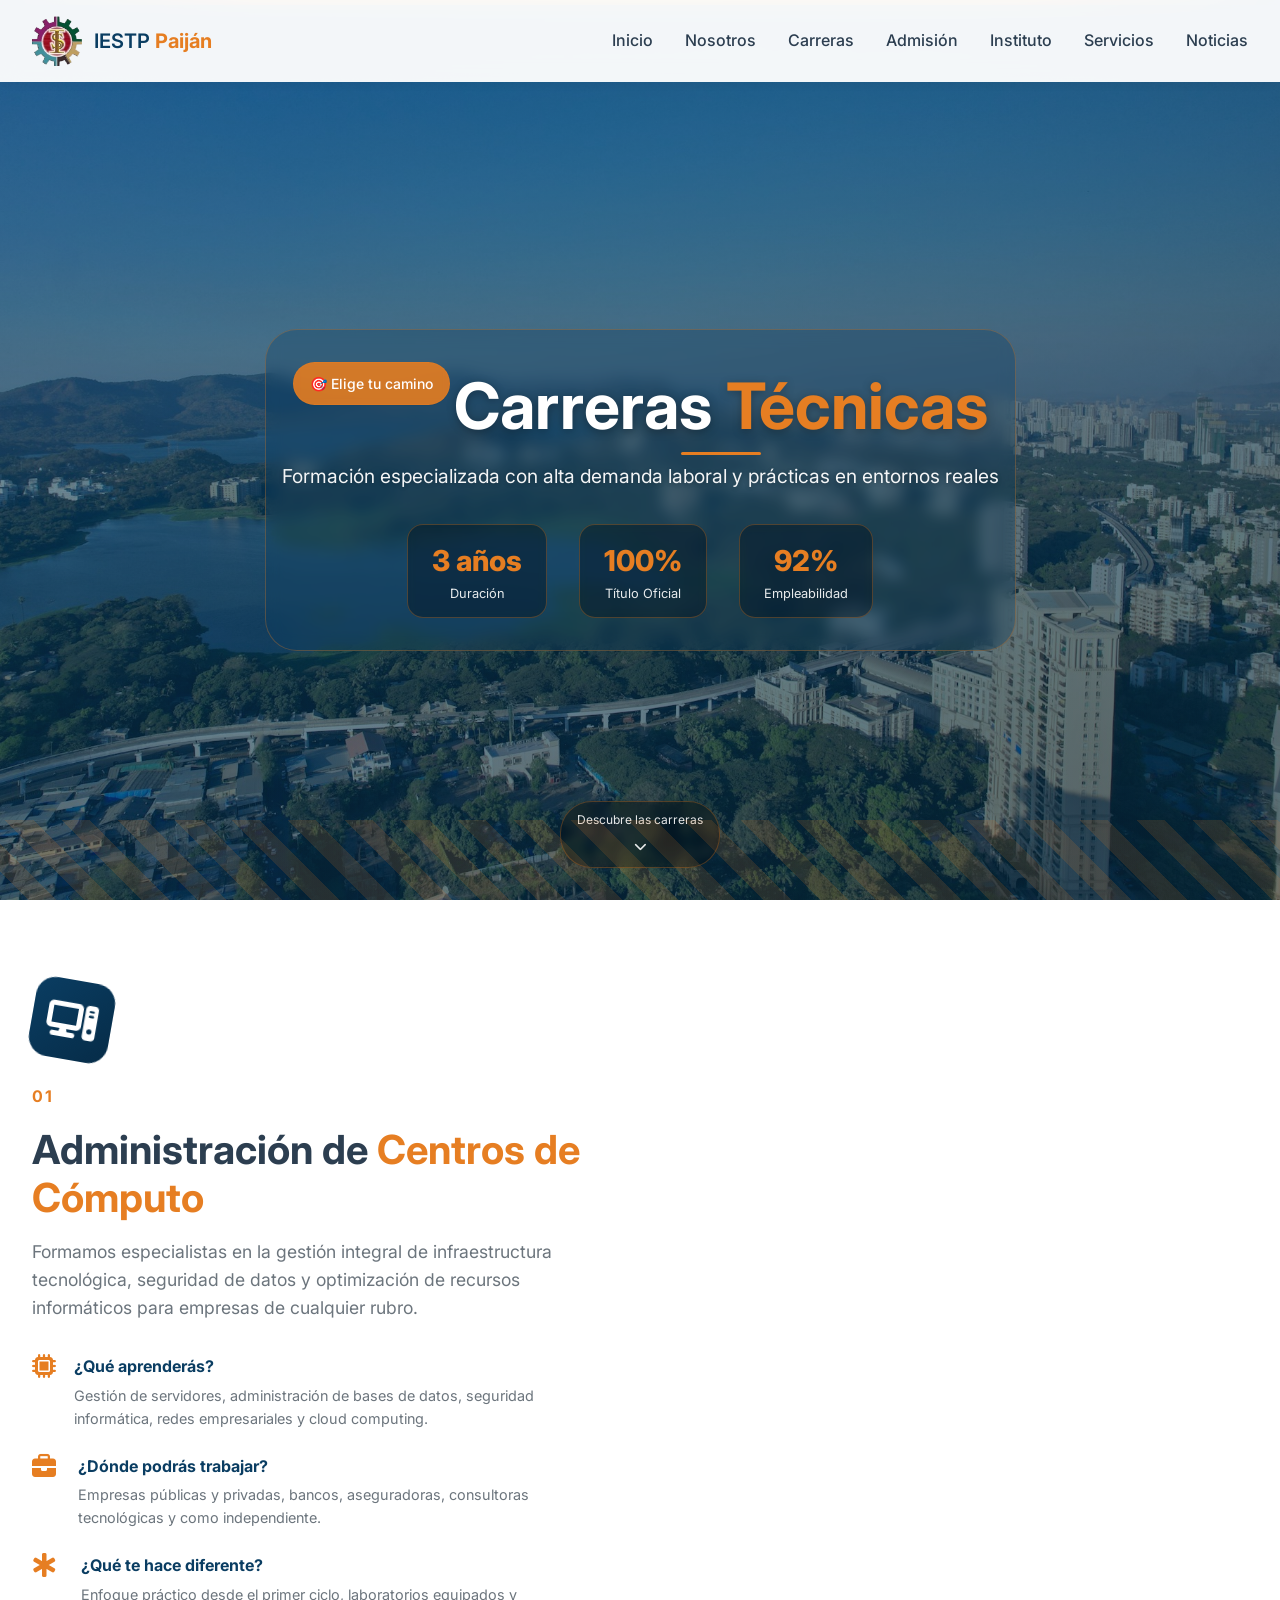
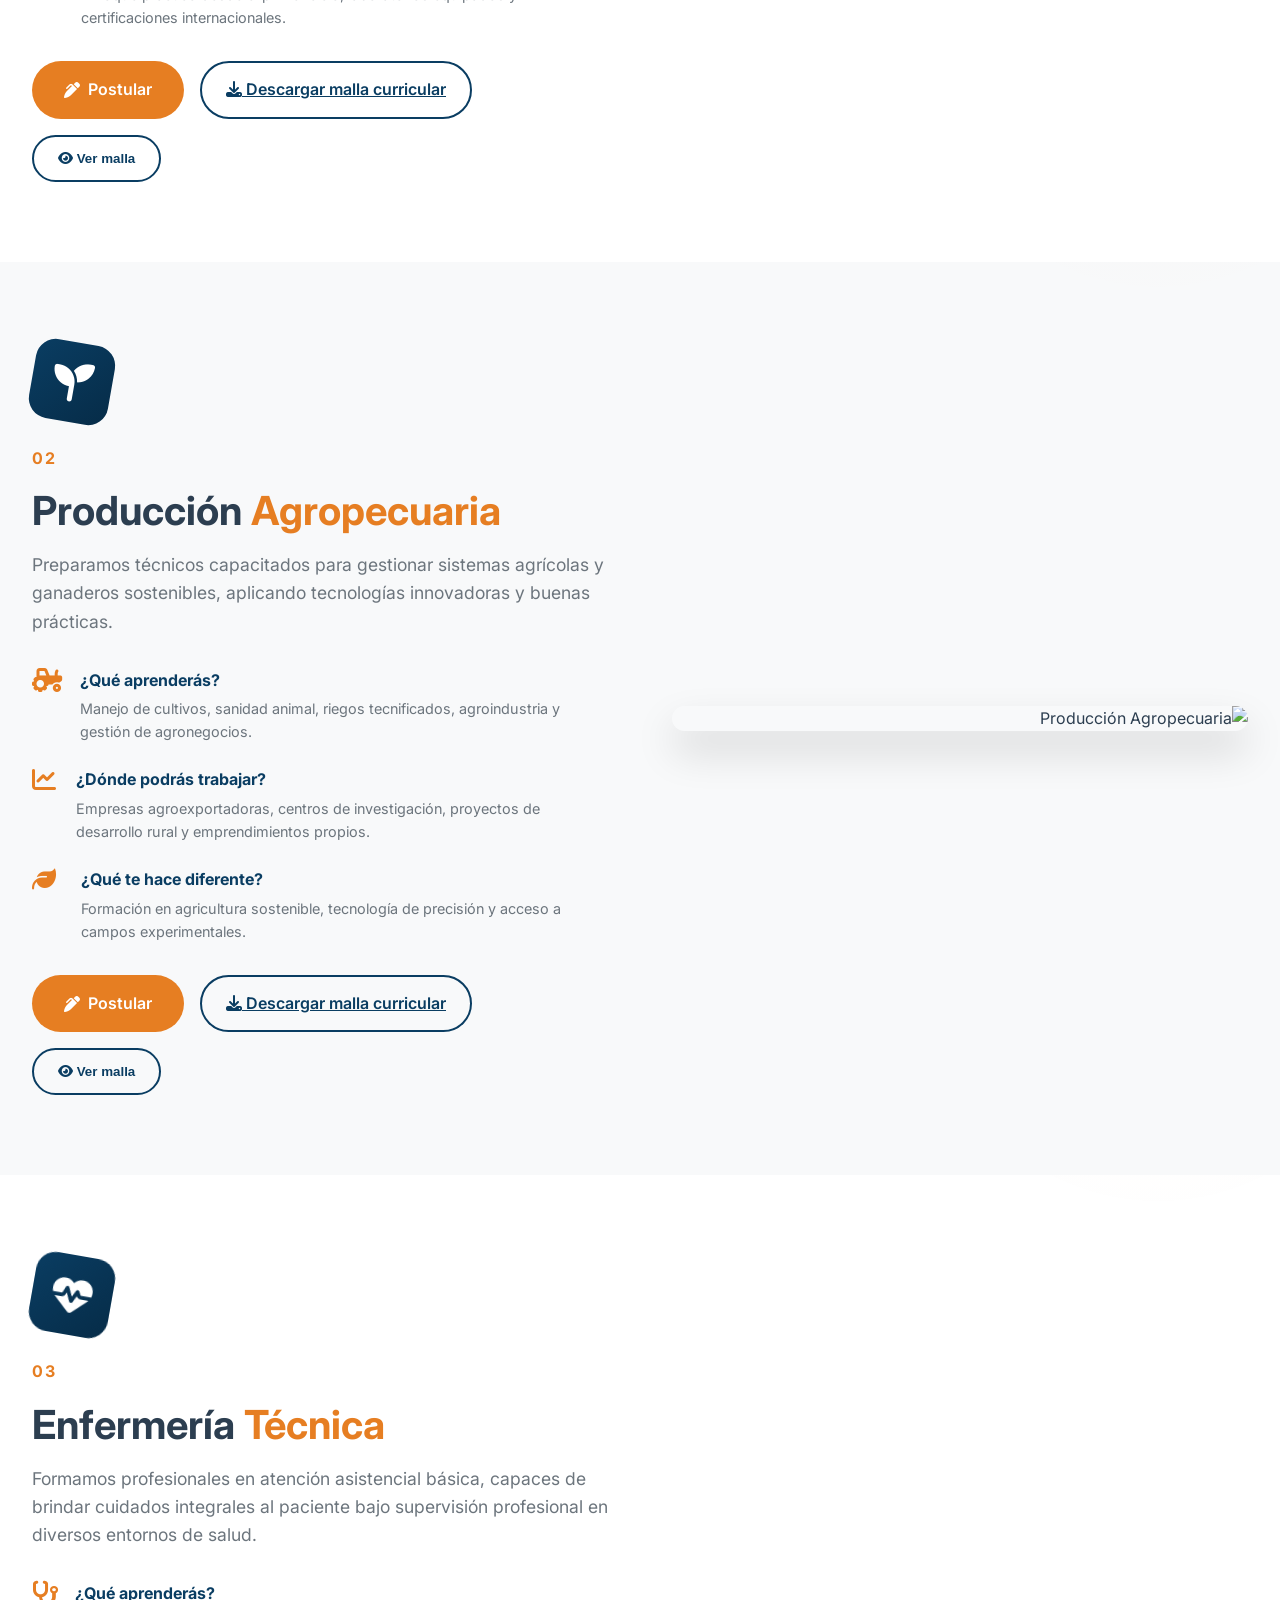
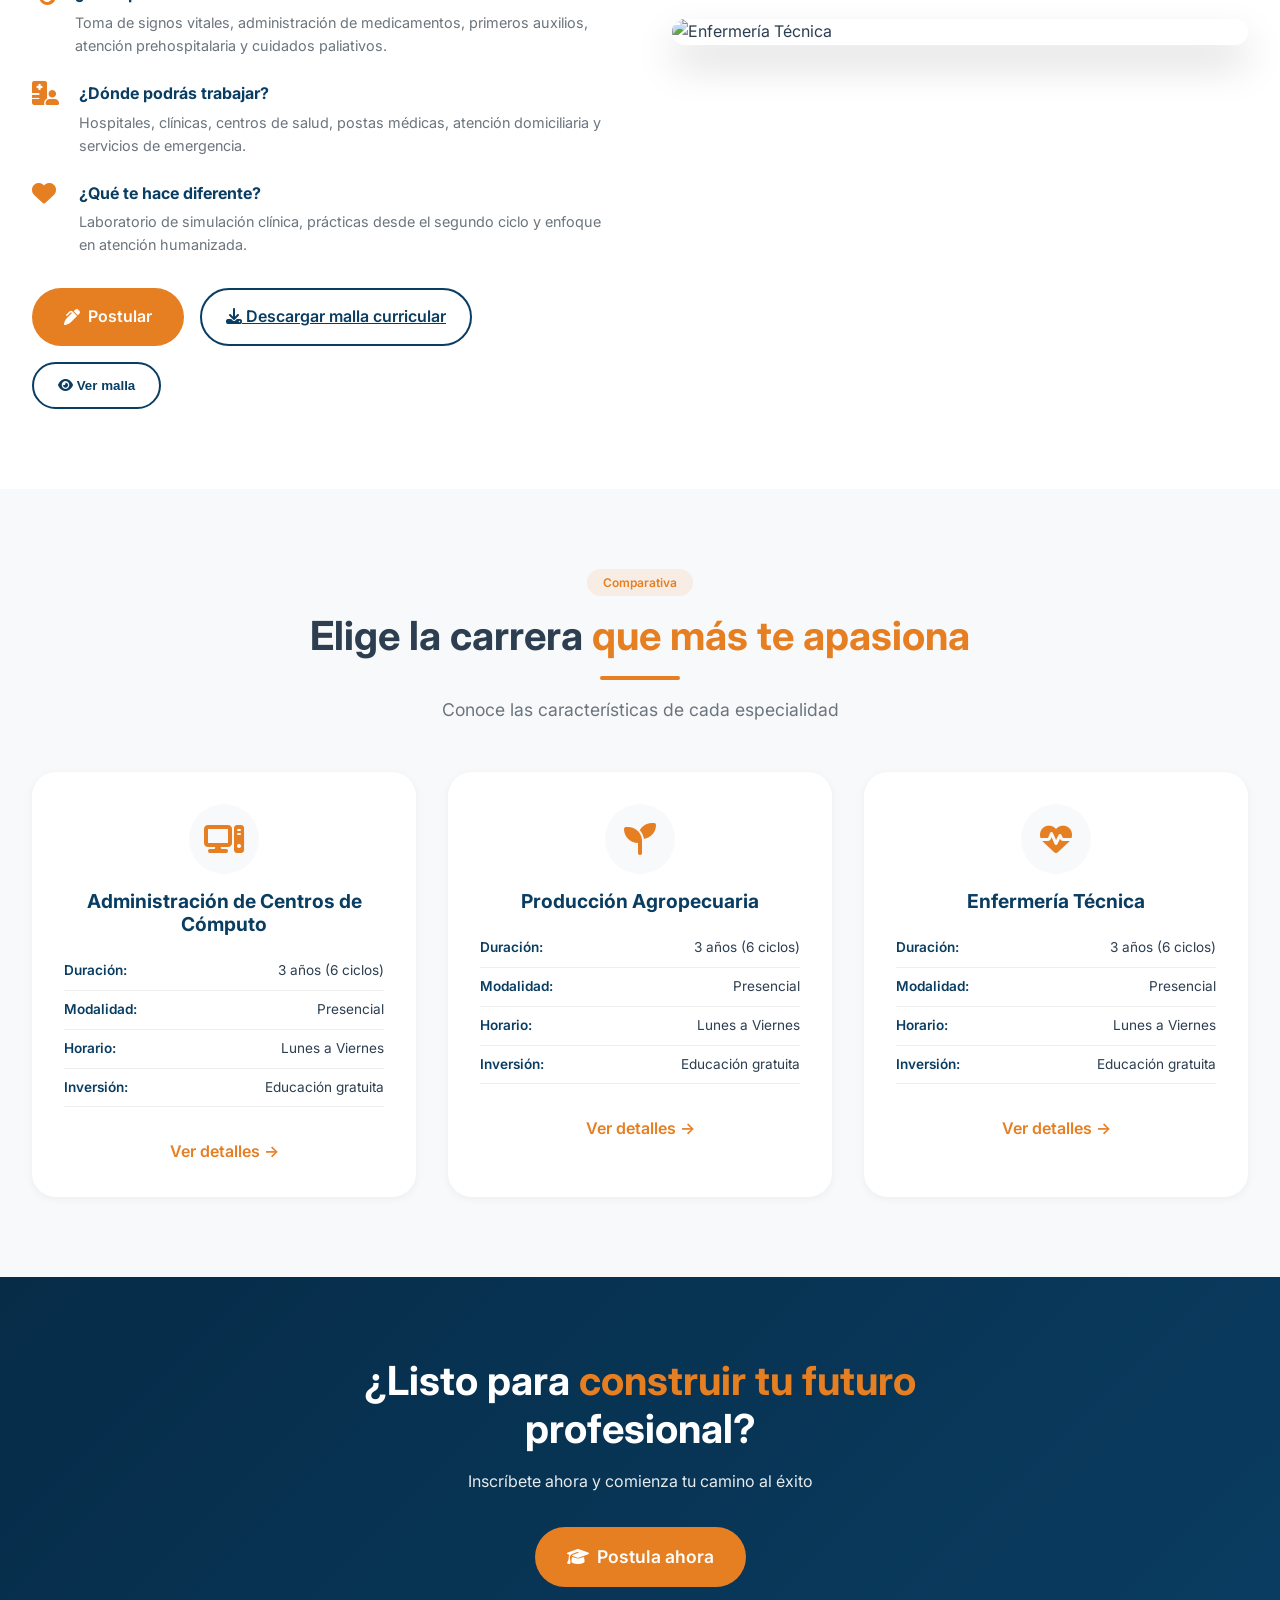
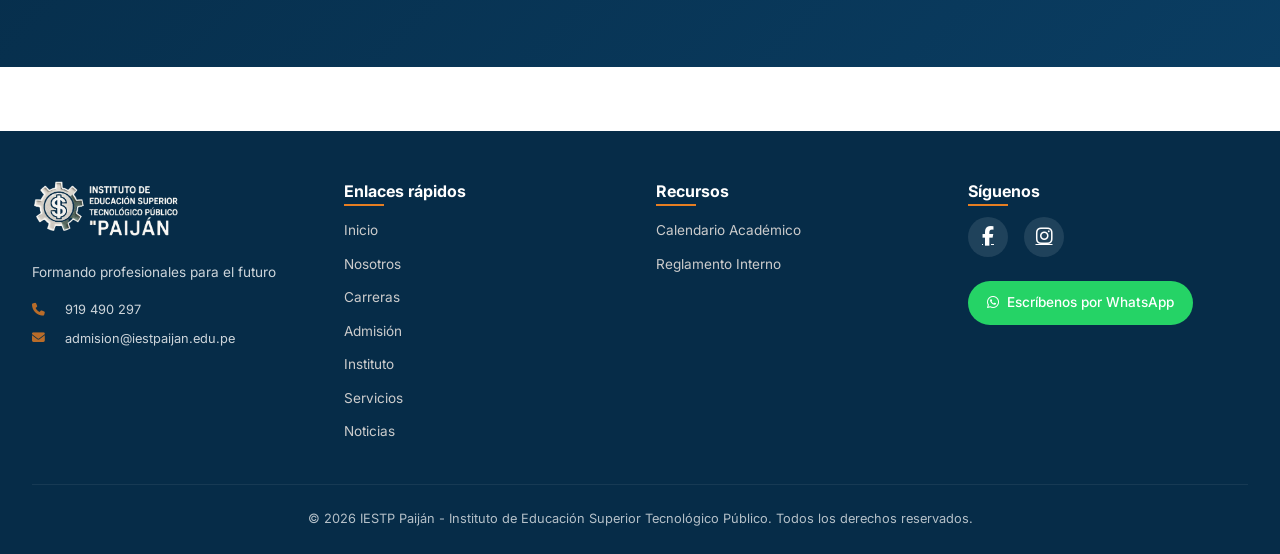
==== carreras.html @ de584443 "paginainstitutos" ====
<!DOCTYPE html>
<html lang="es">
<head>
    <meta charset="UTF-8">
    <meta name="viewport" content="width=device-width, initial-scale=1.0, viewport-fit=cover">
    <title>Carreras Técnicas | IESTP Paiján</title>
    <meta name="description" content="Carreras técnicas en Administración de Centros de Cómputo, Producción Agropecuaria y Enfermería Técnica. Formación práctica con alta demanda laboral.">
    
    <!-- Fonts & Icons -->
    <link href="https://fonts.googleapis.com/css2?family=Inter:opsz,wght@14..32,300;400;500;600;700;800&display=swap" rel="stylesheet">
    <link rel="stylesheet" href="https://cdnjs.cloudflare.com/ajax/libs/font-awesome/6.5.1/css/all.min.css">
    
    <!-- Stylesheets -->
    <link rel="stylesheet" href="css/global.css">
    <link rel="stylesheet" href="css/carreras.css">
</head>
<body>

<!-- ==================== HEADER ==================== -->
<header class="global-header">
    <div class="container global-header-container">
        <a href="index.html" class="global-logo">
            <img src="images/logo-blanco.png" alt="IESTP Paiján" class="global-logo-img" loading="eager">
            <span class="global-logo-text">IESTP <strong>Paiján</strong></span>
        </a>
        
        <button class="global-menu-toggle" id="menuToggle" aria-label="Menú">
            <i class="fas fa-bars"></i>
        </button>
        
        <nav class="global-nav-menu" id="navMenu">
            <ul class="global-nav-list">
                <li><a href="index.html">Inicio</a></li>
                <li><a href="nosotros.html">Nosotros</a></li>
                <li><a href="carreras.html">Carreras</a></li>
                <li><a href="admision.html">Admisión</a></li>
                <li><a href="instituto.html">Instituto</a></li>
                <li><a href="servicios.html">Servicios</a></li>
                <li><a href="noticias.html">Noticias</a></li>
            </ul>
        </nav>
    </div>
</header>

<main>
    <!-- ==================== HERO CARRERAS ==================== -->
    <section class="carreras-hero">
        <div class="carreras-hero-bg"></div>
        <div class="carreras-hero-overlay"></div>
        <div class="container carreras-hero-content">
            <div class="hero-badge">
                <span class="hero-badge-text">🎯 Elige tu camino</span>
            </div>
            <h1>Carreras <span class="global-highlight">Técnicas</span></h1>
            <p>Formación especializada con alta demanda laboral y prácticas en entornos reales</p>
            <div class="hero-stats">
                <div class="hero-stat">
                    <div class="stat-value">3 años</div>
                    <div class="stat-label">Duración</div>
                </div>
                <div class="hero-stat">
                    <div class="stat-value">100%</div>
                    <div class="stat-label">Título Oficial</div>
                </div>
                <div class="hero-stat">
                    <div class="stat-value">92%</div>
                    <div class="stat-label">Empleabilidad</div>
                </div>
            </div>
        </div>
        <div class="hero-scroll-indicator">
            <span>Descubre las carreras</span>
            <i class="fas fa-chevron-down"></i>
        </div>
    </section>

    <!-- ==================== CARRERA 1: ADMINISTRACIÓN DE CENTROS DE CÓMPUTO ==================== -->
    <section id="carrera-computo" class="carrera-card-expandida">
        <div class="container">
            <div class="carrera-wrapper">
                <div class="carrera-contenido">
                    <div class="carrera-icono">
                        <i class="fas fa-computer"></i>
                    </div>
                    <span class="carrera-numero">01</span>
                    <h2>Administración de <span class="global-highlight">Centros de Cómputo</span></h2>
                    <p class="carrera-descripcion">Formamos especialistas en la gestión integral de infraestructura tecnológica, seguridad de datos y optimización de recursos informáticos para empresas de cualquier rubro.</p>
                    
                    <div class="carrera-detalles">
                        <div class="detalle-item">
                            <i class="fas fa-microchip"></i>
                            <div>
                                <strong>¿Qué aprenderás?</strong>
                                <p>Gestión de servidores, administración de bases de datos, seguridad informática, redes empresariales y cloud computing.</p>
                            </div>
                        </div>
                        <div class="detalle-item">
                            <i class="fas fa-briefcase"></i>
                            <div>
                                <strong>¿Dónde podrás trabajar?</strong>
                                <p>Empresas públicas y privadas, bancos, aseguradoras, consultoras tecnológicas y como independiente.</p>
                            </div>
                        </div>
                        <div class="detalle-item">
                            <i class="fas fa-star-of-life"></i>
                            <div>
                                <strong>¿Qué te hace diferente?</strong>
                                <p>Enfoque práctico desde el primer ciclo, laboratorios equipados y certificaciones internacionales.</p>
                            </div>
                        </div>
                    </div>
                    
                    <div class="carrera-acciones">
                        <a href="admision.html" class="global-btn global-btn-primary">
                            <i class="fas fa-pen-alt"></i> Postular
                        </a>
                        <a href="pdf/malla-administracion.pdf" class="btn-malla" download>
                            <i class="fas fa-download"></i> Descargar malla curricular
                        </a>
                        <button class="btn-malla" onclick="verPDF('pdf/malla-administracion.pdf', 'Malla - Administración de Centros de Cómputo')">
                            <i class="fas fa-eye"></i> Ver malla
                        </button>
                    </div>
                </div>
                <div class="carrera-imagen">
                    <img src="images/carrera-computo.jpg" alt="Administración de Centros de Cómputo" loading="lazy" onerror="this.src='https://images.unsplash.com/photo-1581091226033-d5c48150dbaa?w=500&h=400&fit=crop'">
                </div>
            </div>
        </div>
    </section>

    <!-- ==================== CARRERA 2: PRODUCCIÓN AGROPECUARIA ==================== -->
    <section id="carrera-agro" class="carrera-card-expandida alt">
        <div class="container">
            <div class="carrera-wrapper reverse">
                <div class="carrera-imagen">
                    <img src="images/carrera-agro.jpg" alt="Producción Agropecuaria" loading="lazy" onerror="this.src='https://images.unsplash.com/photo-1464226184884-fa280b87c399?w=500&h=400&fit=crop'">
                </div>
                <div class="carrera-contenido">
                    <div class="carrera-icono">
                        <i class="fas fa-seedling"></i>
                    </div>
                    <span class="carrera-numero">02</span>
                    <h2>Producción <span class="global-highlight">Agropecuaria</span></h2>
                    <p class="carrera-descripcion">Preparamos técnicos capacitados para gestionar sistemas agrícolas y ganaderos sostenibles, aplicando tecnologías innovadoras y buenas prácticas.</p>
                    
                    <div class="carrera-detalles">
                        <div class="detalle-item">
                            <i class="fas fa-tractor"></i>
                            <div>
                                <strong>¿Qué aprenderás?</strong>
                                <p>Manejo de cultivos, sanidad animal, riegos tecnificados, agroindustria y gestión de agronegocios.</p>
                            </div>
                        </div>
                        <div class="detalle-item">
                            <i class="fas fa-chart-line"></i>
                            <div>
                                <strong>¿Dónde podrás trabajar?</strong>
                                <p>Empresas agroexportadoras, centros de investigación, proyectos de desarrollo rural y emprendimientos propios.</p>
                            </div>
                        </div>
                        <div class="detalle-item">
                            <i class="fas fa-leaf"></i>
                            <div>
                                <strong>¿Qué te hace diferente?</strong>
                                <p>Formación en agricultura sostenible, tecnología de precisión y acceso a campos experimentales.</p>
                            </div>
                        </div>
                    </div>
                    
                    <div class="carrera-acciones">
                        <a href="admision.html" class="global-btn global-btn-primary">
                            <i class="fas fa-pen-alt"></i> Postular
                        </a>
                        <a href="pdf/Practica de campo 1-bigdata.pdf" class="btn-malla" download>
                            <i class="fas fa-download"></i> Descargar malla curricular
                        </a>
                        <button class="btn-malla" onclick="verPDF('pdf/Practica de campo 1-bigdata.pdf', 'Malla - Producción Agropecuaria')">
                            <i class="fas fa-eye"></i> Ver malla
                        </button>
                    </div>
                </div>
            </div>
        </div>
    </section>

    <!-- ==================== CARRERA 3: ENFERMERÍA TÉCNICA ==================== -->
    <section id="carrera-enfermeria" class="carrera-card-expandida">
        <div class="container">
            <div class="carrera-wrapper">
                <div class="carrera-contenido">
                    <div class="carrera-icono">
                        <i class="fas fa-heartbeat"></i>
                    </div>
                    <span class="carrera-numero">03</span>
                    <h2>Enfermería <span class="global-highlight">Técnica</span></h2>
                    <p class="carrera-descripcion">Formamos profesionales en atención asistencial básica, capaces de brindar cuidados integrales al paciente bajo supervisión profesional en diversos entornos de salud.</p>
                    
                    <div class="carrera-detalles">
                        <div class="detalle-item">
                            <i class="fas fa-stethoscope"></i>
                            <div>
                                <strong>¿Qué aprenderás?</strong>
                                <p>Toma de signos vitales, administración de medicamentos, primeros auxilios, atención prehospitalaria y cuidados paliativos.</p>
                            </div>
                        </div>
                        <div class="detalle-item">
                            <i class="fas fa-hospital-user"></i>
                            <div>
                                <strong>¿Dónde podrás trabajar?</strong>
                                <p>Hospitales, clínicas, centros de salud, postas médicas, atención domiciliaria y servicios de emergencia.</p>
                            </div>
                        </div>
                        <div class="detalle-item">
                            <i class="fas fa-heart"></i>
                            <div>
                                <strong>¿Qué te hace diferente?</strong>
                                <p>Laboratorio de simulación clínica, prácticas desde el segundo ciclo y enfoque en atención humanizada.</p>
                            </div>
                        </div>
                    </div>
                    
                    <div class="carrera-acciones">
                        <a href="admision.html" class="global-btn global-btn-primary">
                            <i class="fas fa-pen-alt"></i> Postular
                        </a>
                        <a href="pdf/malla-enfermeria.pdf" class="btn-malla" download>
                            <i class="fas fa-download"></i> Descargar malla curricular
                        </a>
                        <button class="btn-malla" onclick="verPDF('pdf/malla-enfermeria.pdf', 'Malla - Enfermería Técnica')">
                            <i class="fas fa-eye"></i> Ver malla
                        </button>
                    </div>
                </div>
                <div class="carrera-imagen">
                    <img src="images/carrera-enfermeria.jpg" alt="Enfermería Técnica" loading="lazy" onerror="this.src='https://images.unsplash.com/photo-1576091160399-112ba8d25d1d?w=500&h=400&fit=crop'">
                </div>
            </div>
        </div>
    </section>

    <!-- ==================== COMPARATIVA RÁPIDA ==================== -->
    <section class="carreras-comparativa">
        <div class="container">
            <div class="section-header">
                <span class="section-tag">Comparativa</span>
                <h2 class="global-section-title">Elige la carrera <span class="global-highlight">que más te apasiona</span></h2>
                <p class="global-section-subtitle">Conoce las características de cada especialidad</p>
            </div>
            
            <div class="comparativa-grid">
                <div class="comparativa-card">
                    <div class="comparativa-icon"><i class="fas fa-computer"></i></div>
                    <h3>Administración de Centros de Cómputo</h3>
                    <div class="comparativa-items">
                        <div class="item"><span>Duración:</span> 3 años (6 ciclos)</div>
                        <div class="item"><span>Modalidad:</span> Presencial</div>
                        <div class="item"><span>Horario:</span> Lunes a Viernes</div>
                        <div class="item"><span>Inversión:</span> Educación gratuita</div>
                    </div>
                    <a href="#carrera-computo" class="comparativa-link">Ver detalles →</a>
                </div>
                <div class="comparativa-card">
                    <div class="comparativa-icon"><i class="fas fa-seedling"></i></div>
                    <h3>Producción Agropecuaria</h3>
                    <div class="comparativa-items">
                        <div class="item"><span>Duración:</span> 3 años (6 ciclos)</div>
                        <div class="item"><span>Modalidad:</span> Presencial</div>
                        <div class="item"><span>Horario:</span> Lunes a Viernes</div>
                        <div class="item"><span>Inversión:</span> Educación gratuita</div>
                    </div>
                    <a href="#carrera-agro" class="comparativa-link">Ver detalles →</a>
                </div>
                <div class="comparativa-card">
                    <div class="comparativa-icon"><i class="fas fa-heartbeat"></i></div>
                    <h3>Enfermería Técnica</h3>
                    <div class="comparativa-items">
                        <div class="item"><span>Duración:</span> 3 años (6 ciclos)</div>
                        <div class="item"><span>Modalidad:</span> Presencial</div>
                        <div class="item"><span>Horario:</span> Lunes a Viernes</div>
                        <div class="item"><span>Inversión:</span> Educación gratuita</div>
                    </div>
                    <a href="#carrera-enfermeria" class="comparativa-link">Ver detalles →</a>
                </div>
            </div>
        </div>
    </section>

    <!-- ==================== CTA FINAL ==================== -->
    <section class="carreras-cta">
        <div class="container">
            <div class="cta-content">
                <h2>¿Listo para <span class="global-highlight">construir tu futuro</span> profesional?</h2>
                <p>Inscríbete ahora y comienza tu camino al éxito</p>
                <div class="cta-buttons">
                    <a href="admision.html" class="global-btn global-btn-primary btn-large">
                        <i class="fas fa-graduation-cap"></i> Postula ahora
                    </a>
                </div>
            </div>
        </div>
    </section>
</main>

<!-- ==================== FOOTER ==================== -->
<footer class="global-footer">
    <div class="container">
        <div class="global-footer-content">
            <div class="global-footer-logo">
                <img src="images/lo_negro.png" alt="Logo" class="global-footer-logo-img" loading="lazy">
                <p>Formando profesionales para el futuro</p>
                <div class="footer-contacto">
                    <p><i class="fas fa-phone"></i> 919 490 297</p>
                    <p><i class="fas fa-envelope"></i> admision@iestpaijan.edu.pe</p>
                </div>
            </div>
            <div class="global-footer-links">
                <h4>Enlaces rápidos</h4>
                <ul>
                    <li><a href="index.html">Inicio</a></li>
                    <li><a href="nosotros.html">Nosotros</a></li>
                    <li><a href="carreras.html">Carreras</a></li>
                    <li><a href="admision.html">Admisión</a></li>
                    <li><a href="instituto.html">Instituto</a></li>
                    <li><a href="servicios.html">Servicios</a></li>
                    <li><a href="noticias.html">Noticias</a></li>
                </ul>
            </div>
            <div class="global-footer-links">
                <h4>Recursos</h4>
                <ul>
                    <li><a href="#" onclick="abrirPDF('pdf/practica de campo 1-bigdata.pdf')">Calendario Académico</a></li>
                    <li><a href="#" onclick="abrirPDF('pdf/reglamento.pdf')">Reglamento Interno</a></li>
                </ul>
            </div>
            <div class="global-footer-social">
    <h4>Síguenos</h4>
    <div class="global-social-icons">
        <!-- Facebook - Reemplaza con tu URL oficial -->
        <a href="https://web.facebook.com/iestp.paijan.9?_rdc=1&_rdr#" target="_blank" rel="noopener noreferrer" aria-label="Facebook">
            <i class="fab fa-facebook-f"></i>
        </a>
        <!-- Instagram - Reemplaza con tu URL oficial -->
        <a href="https://www.instagram.com/iestppaijan" target="_blank" rel="noopener noreferrer" aria-label="Instagram">
            <i class="fab fa-instagram"></i>
        </a>
    </div>
    <div class="footer-whatsapp">
        <a href="https://wa.me/51919490297" class="whatsapp-btn" target="_blank" rel="noopener noreferrer">
            <i class="fab fa-whatsapp"></i> Escríbenos por WhatsApp
        </a>
    </div>
    </div>
        </div>
        <div class="global-footer-bottom">
            <p>&copy; 2026 IESTP Paiján - Instituto de Educación Superior Tecnológico Público. Todos los derechos reservados.</p>
        </div>
    </div>
</footer>

<!-- ==================== MODAL PDF ==================== -->
<div id="globalPdfModal" class="global-modal">
    <div class="global-modal-content">
        <div class="global-modal-header">
            <h3 id="modalPdfTitle">Documento PDF</h3>
            <span class="global-modal-close">&times;</span>
        </div>
        <div class="global-modal-body">
            <iframe id="globalPdfFrame" src="" width="100%" height="500px" title="Visor PDF"></iframe>
            <div style="margin-top: 1rem; display: flex; gap: 1rem; justify-content: center; flex-wrap: wrap;">
                <a id="globalPdfDownloadLink" href="#" download class="global-btn-pdf global-btn-pdf-download">
                    <i class="fas fa-download"></i> Descargar PDF
                </a>
                <button onclick="cerrarModalPDF()" class="global-btn-pdf" style="background: #6c757d;">
                    <i class="fas fa-times"></i> Cerrar
                </button>
            </div>
        </div>
    </div>
</div>

<script src="js/carreras.js"></script>
</body>
</html>
---- css/global.css ----
/* ========== RESET Y VARIABLES ========== */
* {
    margin: 0;
    padding: 0;
    box-sizing: border-box;
}

:root {
    --global-primary: #0a3d62;
    --global-primary-dark: #062c48;
    --global-primary-light: #1e5a7d;
    --global-secondary: #e67e22;
    --global-secondary-dark: #c0392b;
    --global-secondary-light: #f39c12;
    --global-accent: #16a085;
    --global-gray-light: #f8f9fa;
    --global-gray: #6c757d;
    --global-gray-dark: #2c3e50;
    --global-white: #ffffff;
    --global-black: #1a1a2e;
    --global-shadow-sm: 0 2px 10px rgba(0,0,0,0.05);
    --global-shadow: 0 10px 30px rgba(0,0,0,0.1);
    --global-shadow-lg: 0 20px 40px rgba(0,0,0,0.15);
    --global-transition: all 0.3s cubic-bezier(0.4, 0, 0.2, 1);
    --global-radius: 1rem;
    --global-radius-sm: 0.5rem;
}

body {
    font-family: 'Inter', sans-serif;
    line-height: 1.6;
    color: var(--global-gray-dark);
    overflow-x: hidden;
    background: var(--global-white);
}

.container {
    max-width: 1280px;
    margin: 0 auto;
    padding: 0 2rem;
}

/* ========== TIPOGRAFÍA ========== */
h1, h2, h3, h4 {
    font-weight: 700;
    line-height: 1.2;
}

.global-section-title {
    text-align: center;
    font-size: 2.5rem;
    margin-bottom: 1rem;
    position: relative;
}

.global-section-title::after {
    content: '';
    display: block;
    width: 80px;
    height: 4px;
    background: var(--global-secondary);
    margin: 1rem auto 0;
    border-radius: 2px;
}

.global-section-subtitle {
    text-align: center;
    color: var(--global-gray);
    margin-bottom: 3rem;
    font-size: 1.1rem;
}

.global-highlight {
    color: var(--global-secondary);
    font-weight: 700;
}

/* ========== HEADER ========== */
.global-header {
    position: fixed;
    top: 0;
    width: 100%;
    background: rgba(255,255,255,0.95);
    backdrop-filter: blur(10px);
    box-shadow: var(--global-shadow-sm);
    z-index: 1000;
    transition: var(--global-transition);
}

.global-header-scroll {
    background: var(--global-white);
    box-shadow: var(--global-shadow);
}

.global-header-container {
    display: flex;
    justify-content: space-between;
    align-items: center;
    padding: 1rem 2rem;
}

.global-logo {
    display: flex;
    align-items: center;
    gap: 0.75rem;
    text-decoration: none;
}

.global-logo-img {
    height: 50px;
    width: auto;
}

.global-logo-text {
    font-size: 1.25rem;
    font-weight: 600;
    color: var(--global-primary);
}

.global-logo-text strong {
    color: var(--global-secondary);
}

.global-nav-list {
    display: flex;
    gap: 2rem;
    list-style: none;
}

.global-nav-list a {
    text-decoration: none;
    color: var(--global-gray-dark);
    font-weight: 500;
    transition: var(--global-transition);
    position: relative;
    padding: 0.5rem 0;
}

.global-nav-list a::after {
    content: '';
    position: absolute;
    bottom: 0;
    left: 0;
    width: 0;
    height: 2px;
    background: var(--global-secondary);
    transition: width 0.3s ease;
}

.global-nav-list a:hover::after,
.global-nav-list a.active::after {
    width: 100%;
}

.global-nav-list a:hover,
.global-nav-list a.active {
    color: var(--global-secondary);
}

.global-menu-toggle {
    display: none;
    background: none;
    border: none;
    font-size: 1.5rem;
    cursor: pointer;
    color: var(--global-primary);
}

/* ========== BOTONES ========== */
.global-btn {
    display: inline-flex;
    align-items: center;
    gap: 0.5rem;
    padding: 0.875rem 2rem;
    border-radius: 2rem;
    text-decoration: none;
    font-weight: 600;
    transition: var(--global-transition);
    border: none;
    cursor: pointer;
    font-size: 1rem;
}

.global-btn-primary {
    background: var(--global-secondary);
    color: var(--global-white);
}

.global-btn-primary:hover {
    background: var(--global-secondary-dark);
    transform: translateY(-2px);
    box-shadow: 0 5px 15px rgba(230,126,34,0.3);
}

.global-btn-secondary {
    background: var(--global-primary);
    color: var(--global-white);
}

.global-btn-secondary:hover {
    background: var(--global-primary-dark);
    transform: translateY(-2px);
}

.global-btn-whatsapp {
    background: #25D366;
    color: var(--global-white);
}

.global-btn-whatsapp:hover {
    background: #128C7E;
    transform: translateY(-2px);
}

.global-btn-outline {
    background: transparent;
    border: 2px solid var(--global-secondary);
    color: var(--global-secondary);
}

.global-btn-outline:hover {
    background: var(--global-secondary);
    color: var(--global-white);
}

/* ========== PAGE HEADER ========== */
.global-page-header {
    background: linear-gradient(135deg, var(--global-primary) 0%, var(--global-primary-dark) 100%);
    color: var(--global-white);
    padding: 8rem 0 4rem;
    text-align: center;
    position: relative;
    overflow: hidden;
}

.global-page-header::before {
    content: '';
    position: absolute;
    top: 0;
    left: 0;
    width: 100%;
    height: 100%;
    background: url('../images/pattern.png') repeat;
    opacity: 0.05;
    pointer-events: none;
}

.global-page-header h1 {
    font-size: 3rem;
    margin-bottom: 1rem;
}

.global-page-header p {
    font-size: 1.2rem;
    opacity: 0.9;
}

/* ========== FOOTER ACTUALIZADO - CENTRADO Y RESPONSIVE ========== */
.global-footer {
    background: var(--global-primary-dark);
    color: var(--global-white);
    padding: 3rem 0 1.5rem;
    margin-top: 4rem;
}

.global-footer-content {
    display: grid;
    grid-template-columns: repeat(4, 1fr);
    gap: 2rem;
    margin-bottom: 2rem;
    text-align: left;
}

/* Logo y descripción del footer */
.global-footer-logo {
    text-align: left;
}

.global-footer-logo-img {
    height: 60px;
    margin-bottom: 1rem;
}

.global-footer-logo h3 {
    font-size: 1.25rem;
    margin-bottom: 0.5rem;
}

.global-footer-logo p {
    font-size: 0.85rem;
    opacity: 0.8;
    margin-bottom: 1rem;
}

/* Enlaces del footer */
.global-footer-links h4 {
    font-size: 1rem;
    margin-bottom: 1rem;
    position: relative;
    display: inline-block;
}

.global-footer-links h4::after {
    content: '';
    position: absolute;
    bottom: -5px;
    left: 0;
    width: 40px;
    height: 2px;
    background: var(--global-secondary);
}

.global-footer-links ul {
    list-style: none;
    padding: 0;
}

.global-footer-links li {
    margin-bottom: 0.5rem;
}

.global-footer-links a {
    color: #ccc;
    text-decoration: none;
    transition: var(--global-transition);
    font-size: 0.85rem;
}

.global-footer-links a:hover {
    color: var(--global-secondary);
    transform: translateX(5px);
    display: inline-block;
}

/* Redes sociales */
.global-footer-social {
    text-align: left;
}

.global-footer-social h4 {
    font-size: 1rem;
    margin-bottom: 1rem;
    position: relative;
    display: inline-block;
}

.global-footer-social h4::after {
    content: '';
    position: absolute;
    bottom: -5px;
    left: 0;
    width: 40px;
    height: 2px;
    background: var(--global-secondary);
}

.global-social-icons {
    display: flex;
    gap: 1rem;
    margin-bottom: 1.5rem;
    flex-wrap: wrap;
}

.global-social-icons a {
    display: flex;
    align-items: center;
    justify-content: center;
    width: 40px;
    height: 40px;
    background: rgba(255,255,255,0.1);
    border-radius: 50%;
    color: var(--global-white);
    font-size: 1.2rem;
    transition: var(--global-transition);
}

.global-social-icons a:hover {
    background: var(--global-secondary);
    transform: translateY(-3px);
}

/* Botón WhatsApp en footer */
.footer-whatsapp {
    margin-top: 0.5rem;
}

.whatsapp-btn {
    display: inline-flex;
    align-items: center;
    gap: 0.5rem;
    background: #25D366;
    color: white;
    padding: 0.7rem 1.2rem;
    border-radius: 2rem;
    text-decoration: none;
    font-size: 0.85rem;
    font-weight: 500;
    transition: var(--global-transition);
}

.whatsapp-btn:hover {
    transform: scale(1.05);
    background: #128C7E;
}

/* Footer bottom - copyright centrado */
.global-footer-bottom {
    text-align: center;
    padding-top: 1.5rem;
    margin-top: 1rem;
    border-top: 1px solid rgba(255,255,255,0.1);
    font-size: 0.8rem;
    opacity: 0.7;
}

/* Contacto en footer */
.footer-contacto {
    margin-top: 1rem;
}

.footer-contacto p {
    font-size: 0.8rem;
    margin-bottom: 0.5rem;
    display: flex;
    align-items: center;
    gap: 0.5rem;
}

.footer-contacto i {
    width: 25px;
    color: var(--global-secondary);
}

/* ========== MODAL PDF ========== */
.global-modal {
    display: none;
    position: fixed;
    top: 0;
    left: 0;
    width: 100%;
    height: 100%;
    background: rgba(0,0,0,0.8);
    z-index: 2000;
    align-items: center;
    justify-content: center;
}

.global-modal-content {
    background: var(--global-white);
    width: 90%;
    max-width: 1000px;
    border-radius: 1rem;
    overflow: hidden;
    animation: globalSlideIn 0.3s ease;
}

@keyframes globalSlideIn {
    from {
        transform: translateY(-50px);
        opacity: 0;
    }
    to {
        transform: translateY(0);
        opacity: 1;
    }
}

.global-modal-header {
    display: flex;
    justify-content: space-between;
    align-items: center;
    padding: 1rem 2rem;
    background: var(--global-primary);
    color: var(--global-white);
}

.global-modal-close {
    font-size: 2rem;
    cursor: pointer;
    transition: var(--global-transition);
}

.global-modal-close:hover {
    color: var(--global-secondary);
}

.global-modal-body {
    padding: 2rem;
    text-align: center;
}

.global-btn-pdf {
    padding: 0.75rem 1.5rem;
    background: var(--global-primary);
    color: var(--global-white);
    border: none;
    border-radius: 0.5rem;
    cursor: pointer;
    transition: var(--global-transition);
    text-decoration: none;
    display: inline-flex;
    align-items: center;
    gap: 0.5rem;
}

.global-btn-pdf:hover {
    background: var(--global-primary-dark);
    transform: translateY(-2px);
}

.global-btn-pdf-download {
    background: var(--global-accent);
}

.global-btn-pdf-download:hover {
    background: #0e6b58;
}

/* ========== UTILIDADES ========== */
.global-text-center {
    text-align: center;
}

.global-mt-4 {
    margin-top: 2rem;
}

/* ========== RESPONSIVE ========== */
@media (max-width: 992px) {
    .global-footer-content {
        grid-template-columns: repeat(2, 1fr);
        gap: 2rem;
        text-align: center;
    }
    
    .global-footer-logo {
        text-align: center;
    }
    
    .global-footer-links h4::after {
        left: 50%;
        transform: translateX(-50%);
    }
    
    .global-footer-social {
        text-align: center;
    }
    
    .global-footer-social h4::after {
        left: 50%;
        transform: translateX(-50%);
    }
    
    .global-social-icons {
        justify-content: center;
    }
    
    .footer-contacto p {
        justify-content: center;
    }
}

@media (max-width: 768px) {
    .container {
        padding: 0 1rem;
    }
    
    .global-menu-toggle {
        display: block;
    }
    
    .global-nav-menu {
        display: none;
        position: absolute;
        top: 100%;
        left: 0;
        width: 100%;
        background: var(--global-white);
        box-shadow: var(--global-shadow);
        padding: 1rem 0;
    }
    
    .global-nav-menu.active {
        display: block;
    }
    
    .global-nav-list {
        flex-direction: column;
        gap: 0;
    }
    
    .global-nav-list li {
        text-align: center;
    }
    
    .global-nav-list a {
        display: block;
        padding: 1rem;
    }
    
    .global-page-header h1 {
        font-size: 2rem;
    }
    
    .global-section-title {
        font-size: 1.8rem;
    }
    
    .global-footer-content {
        grid-template-columns: 1fr;
        gap: 2rem;
        text-align: center;
    }
    
    .global-footer-logo {
        text-align: center;
    }
    
    .global-footer-links {
        text-align: center;
    }
    
    .global-footer-links h4::after {
        left: 50%;
        transform: translateX(-50%);
    }
    
    .global-footer-social {
        text-align: center;
    }
    
    .global-footer-social h4::after {
        left: 50%;
        transform: translateX(-50%);
    }
    
    .global-social-icons {
        justify-content: center;
    }
    
    .footer-contacto p {
        justify-content: center;
    }
    
    .footer-whatsapp {
        text-align: center;
    }
    
    .whatsapp-btn {
        margin: 0 auto;
    }
}

@media (max-width: 480px) {
    .global-footer-content {
        gap: 1.5rem;
    }
    
    .global-footer-logo-img {
        height: 50px;
    }
    
    .global-social-icons a {
        width: 35px;
        height: 35px;
        font-size: 1rem;
    }
    
    .whatsapp-btn {
        padding: 0.6rem 1rem;
        font-size: 0.8rem;
    }
    
    .footer-contacto p {
        font-size: 0.75rem;
    }
}
---- css/carreras.css ----
/* ========== HERO CARRERAS - BORDES LLAMATIVOS ========== */
.carreras-hero {
    position: relative;
    min-height: 100vh;
    display: flex;
    align-items: center;
    background: linear-gradient(135deg, #0a3d62 0%, #062c48 100%);
    color: var(--global-white);
    text-align: center;
    overflow: hidden;
    margin-top: 0;
    padding-top: 80px;
}

/* Borde decorativo superior */
.carreras-hero::before {
    content: '';
    position: absolute;
    top: 0;
    left: 0;
    width: 100%;
    height: 5px;
    background: linear-gradient(90deg, 
        transparent 0%, 
        var(--global-secondary) 20%, 
        var(--global-secondary-light) 50%, 
        var(--global-secondary) 80%, 
        transparent 100%);
    z-index: 10;
}

/* Borde decorativo inferior con efecto ondulado */
.carreras-hero::after {
    content: '';
    position: absolute;
    bottom: 0;
    left: 0;
    width: 100%;
    height: 80px;
    background: repeating-linear-gradient(
        45deg,
        transparent,
        transparent 20px,
        rgba(230,126,34,0.15) 20px,
        rgba(230,126,34,0.15) 40px
    );
    pointer-events: none;
    z-index: 5;
}

.carreras-hero-bg {
    position: absolute;
    top: 0;
    left: 0;
    width: 100%;
    height: 100%;
    background: url('../images/nosotros.jpg') center/cover no-repeat;
    opacity: 0.85;
    animation: slowZoom 20s ease infinite;
}

@keyframes slowZoom {
    0%, 100% { transform: scale(1); }
    50% { transform: scale(1.05); }
}

.carreras-hero-overlay {
    position: absolute;
    top: 0;
    left: 0;
    width: 100%;
    height: 100%;
    background: linear-gradient(135deg, rgba(10,61,98,0.5) 0%, rgba(6,44,72,0.6) 100%);
}

/* Efecto de borde brillante animado */
.carreras-hero-content {
    position: relative;
    z-index: 2;
    max-width: 800px;
    margin: 0 auto;
    padding: 2rem 1rem;
    border: 1px solid rgba(230,126,34,0.3);
    border-radius: 2rem;
    background: rgba(10,61,98,0.3);
    backdrop-filter: blur(8px);
    animation: borderGlow 3s ease-in-out infinite;
}

@keyframes borderGlow {
    0%, 100% {
        border-color: rgba(230,126,34,0.3);
        box-shadow: 0 0 20px rgba(230,126,34,0.1);
    }
    50% {
        border-color: rgba(230,126,34,0.8);
        box-shadow: 0 0 40px rgba(230,126,34,0.3);
    }
}

.hero-badge {
    display: inline-block;
    background: rgba(230,126,34,0.9);
    backdrop-filter: blur(5px);
    padding: 0.5rem 1rem;
    border-radius: 2rem;
    margin-bottom: 1.5rem;
    border: 1px solid rgba(230,126,34,0.5);
    position: relative;
    overflow: hidden;
}

.hero-badge::before {
    content: '';
    position: absolute;
    top: 0;
    left: -100%;
    width: 100%;
    height: 100%;
    background: linear-gradient(90deg, transparent, rgba(255,255,255,0.3), transparent);
    animation: shimmer 3s infinite;
}

@keyframes shimmer {
    0% { left: -100%; }
    100% { left: 100%; }
}

.hero-badge-text {
    font-size: 0.875rem;
    font-weight: 500;
    color: white;
    position: relative;
    z-index: 1;
}

.carreras-hero h1 {
    font-size: 4rem;
    margin-bottom: 1rem;
    line-height: 1.2;
    text-shadow: 0 2px 10px rgba(0,0,0,0.3);
    position: relative;
    display: inline-block;
}

/* Subrayado decorativo debajo del título */
.carreras-hero h1::after {
    content: '';
    position: absolute;
    bottom: -10px;
    left: 50%;
    transform: translateX(-50%);
    width: 80px;
    height: 3px;
    background: var(--global-secondary);
    border-radius: 3px;
    animation: lineExpand 0.8s ease-out;
}

@keyframes lineExpand {
    from {
        width: 0;
        opacity: 0;
    }
    to {
        width: 80px;
        opacity: 1;
    }
}

.carreras-hero p {
    font-size: 1.2rem;
    opacity: 0.95;
    margin-bottom: 2rem;
    text-shadow: 0 1px 5px rgba(0,0,0,0.3);
}

.hero-stats {
    display: flex;
    justify-content: center;
    gap: 2rem;
    flex-wrap: wrap;
    margin-top: 1rem;
}

.hero-stat {
    text-align: center;
    background: rgba(0,0,0,0.3);
    backdrop-filter: blur(5px);
    padding: 0.8rem 1.5rem;
    border-radius: 1rem;
    border: 1px solid rgba(230,126,34,0.3);
    transition: all 0.3s ease;
    position: relative;
    overflow: hidden;
}

.hero-stat::before {
    content: '';
    position: absolute;
    bottom: 0;
    left: 0;
    width: 100%;
    height: 2px;
    background: linear-gradient(90deg, transparent, var(--global-secondary), transparent);
    transform: translateX(-100%);
    transition: transform 0.5s ease;
}

.hero-stat:hover::before {
    transform: translateX(0);
}

.hero-stat:hover {
    transform: translateY(-5px);
    border-color: var(--global-secondary);
    background: rgba(0,0,0,0.4);
}

.stat-value {
    font-size: 1.8rem;
    font-weight: 800;
    color: var(--global-secondary);
}

.stat-label {
    font-size: 0.8rem;
    opacity: 0.9;
}

.hero-scroll-indicator {
    position: absolute;
    bottom: 2rem;
    left: 50%;
    transform: translateX(-50%);
    text-align: center;
    animation: bounce 2s infinite;
    cursor: pointer;
    z-index: 2;
    background: rgba(0,0,0,0.3);
    padding: 0.5rem 1rem;
    border-radius: 2rem;
    backdrop-filter: blur(5px);
    border: 1px solid rgba(230,126,34,0.3);
    transition: all 0.3s ease;
}

.hero-scroll-indicator:hover {
    background: rgba(230,126,34,0.3);
    border-color: var(--global-secondary);
}

.hero-scroll-indicator span {
    display: block;
    font-size: 0.75rem;
    margin-bottom: 0.25rem;
    opacity: 0.9;
}

.hero-scroll-indicator i {
    font-size: 0.8rem;
    opacity: 0.9;
}

@keyframes bounce {
    0%, 100% { transform: translateX(-50%) translateY(0); }
    50% { transform: translateX(-50%) translateY(10px); }
}

/* ========== RESPONSIVE DEL HERO ========== */
@media (max-width: 992px) {
    .carreras-hero h1 {
        font-size: 3rem;
    }
    
    .hero-stat {
        padding: 0.5rem 1rem;
    }
    
    .stat-value {
        font-size: 1.5rem;
    }
    
    .carreras-hero-content {
        margin: 0 1rem;
        padding: 1.5rem;
    }
}

@media (max-width: 768px) {
    .carreras-hero {
        min-height: 85vh;
        padding-top: 70px;
    }
    
    .carreras-hero h1 {
        font-size: 2.2rem;
    }
    
    .carreras-hero p {
        font-size: 1rem;
    }
    
    .hero-stats {
        gap: 1rem;
    }
    
    .hero-stat {
        padding: 0.5rem 0.8rem;
    }
    
    .stat-value {
        font-size: 1.2rem;
    }
    
    .stat-label {
        font-size: 0.7rem;
    }
    
    .carreras-hero-content {
        padding: 1rem;
    }
}

@media (max-width: 480px) {
    .hero-stats {
        gap: 0.8rem;
    }
    
    .hero-stat {
        padding: 0.4rem 0.6rem;
    }
    
    .stat-value {
        font-size: 1rem;
    }
    
    .stat-label {
        font-size: 0.65rem;
    }
}

/* ========== CARDS DE CARRERAS ========== */
.carrera-card-expandida {
    padding: 5rem 0;
    position: relative;
    overflow: hidden;
}

.carrera-card-expandida.alt {
    background: var(--global-gray-light);
}

.carrera-card-expandida::before {
    content: '';
    position: absolute;
    top: -50%;
    right: -10%;
    width: 500px;
    height: 500px;
    background: radial-gradient(circle, rgba(230,126,34,0.03) 0%, transparent 70%);
    border-radius: 50%;
    pointer-events: none;
}

.carrera-wrapper {
    display: grid;
    grid-template-columns: 1fr 1fr;
    gap: 4rem;
    align-items: center;
}

.carrera-wrapper.reverse {
    direction: rtl;
}

.carrera-wrapper.reverse .carrera-contenido {
    direction: ltr;
}

.carrera-numero {
    font-size: 1rem;
    font-weight: 700;
    color: var(--global-secondary);
    letter-spacing: 2px;
    margin-bottom: 1rem;
    display: inline-block;
}

.carrera-icono {
    width: 80px;
    height: 80px;
    background: linear-gradient(135deg, var(--global-primary), var(--global-primary-dark));
    border-radius: 20px;
    display: flex;
    align-items: center;
    justify-content: center;
    margin-bottom: 1.5rem;
    transform: rotate(10deg);
    transition: transform 0.3s ease;
}

.carrera-card-expandida:hover .carrera-icono {
    transform: rotate(0deg);
}

.carrera-icono i {
    font-size: 2.5rem;
    color: var(--global-white);
}

.carrera-contenido h2 {
    font-size: 2.5rem;
    margin-bottom: 1rem;
    line-height: 1.2;
}

.carrera-descripcion {
    font-size: 1.1rem;
    color: var(--global-gray);
    margin-bottom: 2rem;
    line-height: 1.6;
}

.carrera-detalles {
    display: flex;
    flex-direction: column;
    gap: 1.5rem;
    margin-bottom: 2rem;
}

.detalle-item {
    display: flex;
    gap: 1rem;
    align-items: flex-start;
}

.detalle-item i {
    font-size: 1.5rem;
    color: var(--global-secondary);
    width: 40px;
}

.detalle-item strong {
    display: block;
    color: var(--global-primary);
    margin-bottom: 0.25rem;
}

.detalle-item p {
    color: var(--global-gray);
    font-size: 0.9rem;
    margin: 0;
}

.carrera-acciones {
    display: flex;
    gap: 1rem;
    flex-wrap: wrap;
}

.btn-malla {
    background: transparent;
    border: 2px solid var(--global-primary);
    color: var(--global-primary);
    padding: 0.875rem 1.5rem;
    border-radius: 2rem;
    font-weight: 600;
    cursor: pointer;
    transition: all 0.3s ease;
}

.btn-malla:hover {
    background: var(--global-primary);
    color: white;
    transform: translateY(-2px);
}

.carrera-imagen {
    border-radius: 2rem;
    overflow: hidden;
    box-shadow: var(--global-shadow-lg);
    position: relative;
}

.carrera-imagen img {
    width: 100%;
    height: auto;
    display: block;
    transition: transform 0.5s ease;
}

.carrera-card-expandida:hover .carrera-imagen img {
    transform: scale(1.05);
}

/* ========== COMPARATIVA ========== */
.carreras-comparativa {
    padding: 5rem 0;
    background: var(--global-gray-light);
}

.section-header {
    text-align: center;
    margin-bottom: 3rem;
}

.section-tag {
    display: inline-block;
    background: rgba(230,126,34,0.1);
    color: var(--global-secondary);
    padding: 0.25rem 1rem;
    border-radius: 2rem;
    font-size: 0.75rem;
    font-weight: 600;
    margin-bottom: 1rem;
}

.global-section-title {
    text-align: center;
    font-size: 2.5rem;
    margin-bottom: 1rem;
    position: relative;
}

.global-section-title::after {
    content: '';
    display: block;
    width: 80px;
    height: 4px;
    background: var(--global-secondary);
    margin: 1rem auto 0;
    border-radius: 2px;
}

.global-section-subtitle {
    text-align: center;
    color: var(--global-gray);
    margin-bottom: 3rem;
    font-size: 1.1rem;
}

.comparativa-grid {
    display: grid;
    grid-template-columns: repeat(auto-fit, minmax(300px, 1fr));
    gap: 2rem;
}

.comparativa-card {
    background: var(--global-white);
    border-radius: 1.5rem;
    padding: 2rem;
    text-align: center;
    transition: all 0.4s ease;
    box-shadow: var(--global-shadow-sm);
    position: relative;
    overflow: hidden;
}

.comparativa-card::before {
    content: '';
    position: absolute;
    top: 0;
    left: 0;
    width: 100%;
    height: 4px;
    background: linear-gradient(90deg, var(--global-secondary), var(--global-secondary-light));
    transform: scaleX(0);
    transition: transform 0.4s ease;
}

.comparativa-card:hover::before {
    transform: scaleX(1);
}

.comparativa-card:hover {
    transform: translateY(-10px);
    box-shadow: var(--global-shadow);
}

.comparativa-icon {
    width: 70px;
    height: 70px;
    background: var(--global-gray-light);
    border-radius: 50%;
    display: flex;
    align-items: center;
    justify-content: center;
    margin: 0 auto 1rem;
    transition: all 0.3s ease;
}

.comparativa-card:hover .comparativa-icon {
    background: var(--global-secondary);
}

.comparativa-icon i {
    font-size: 2rem;
    color: var(--global-secondary);
    transition: all 0.3s ease;
}

.comparativa-card:hover .comparativa-icon i {
    color: var(--global-white);
}

.comparativa-card h3 {
    font-size: 1.2rem;
    margin-bottom: 1rem;
    color: var(--global-primary);
}

.comparativa-items {
    margin: 1rem 0;
    text-align: left;
}

.item {
    display: flex;
    justify-content: space-between;
    padding: 0.5rem 0;
    border-bottom: 1px solid #eee;
    font-size: 0.85rem;
}

.item span {
    font-weight: 600;
    color: var(--global-primary);
}

.comparativa-link {
    display: inline-block;
    margin-top: 1rem;
    color: var(--global-secondary);
    text-decoration: none;
    font-weight: 600;
    transition: all 0.3s ease;
}

.comparativa-link:hover {
    transform: translateX(5px);
}

/* ========== CTA FINAL ========== */
.carreras-cta {
    padding: 5rem 0;
    background: linear-gradient(135deg, var(--global-primary-dark), var(--global-primary));
    color: var(--global-white);
    text-align: center;
}

.cta-content {
    max-width: 700px;
    margin: 0 auto;
}

.cta-content h2 {
    font-size: 2.5rem;
    margin-bottom: 1rem;
}

.cta-content p {
    margin-bottom: 2rem;
    opacity: 0.9;
}

.cta-buttons {
    display: flex;
    gap: 1rem;
    justify-content: center;
    flex-wrap: wrap;
}

.btn-large {
    padding: 1rem 2rem;
    font-size: 1.1rem;
}

/* ========== RESPONSIVE ADICIONAL ========== */
@media (max-width: 992px) {
    .carrera-wrapper {
        grid-template-columns: 1fr;
        gap: 2rem;
    }
    
    .carrera-wrapper.reverse {
        direction: ltr;
    }
    
    .carrera-imagen {
        order: -1;
    }
}

@media (max-width: 768px) {
    .carrera-contenido h2 {
        font-size: 1.8rem;
    }
    
    .cta-content h2 {
        font-size: 1.6rem;
    }
    
    .comparativa-grid {
        grid-template-columns: 1fr;
    }
    
    .global-section-title {
        font-size: 1.8rem;
    }
}

@media (max-width: 480px) {
    .carrera-acciones {
        flex-direction: column;
    }
    
    .carrera-acciones .global-btn,
    .carrera-acciones .btn-malla {
        width: 100%;
        text-align: center;
        justify-content: center;
    }
}

/* ========== ANIMACIONES ADICIONALES ========== */
@keyframes fadeInUp {
    from {
        opacity: 0;
        transform: translateY(30px);
    }
    to {
        opacity: 1;
        transform: translateY(0);
    }
}

.carrera-card-expandida {
    animation: fadeInUp 0.6s ease-out forwards;
}

.carrera-card-expandida:nth-child(2) {
    animation-delay: 0.2s;
}

.carrera-card-expandida:nth-child(3) {
    animation-delay: 0.4s;
}
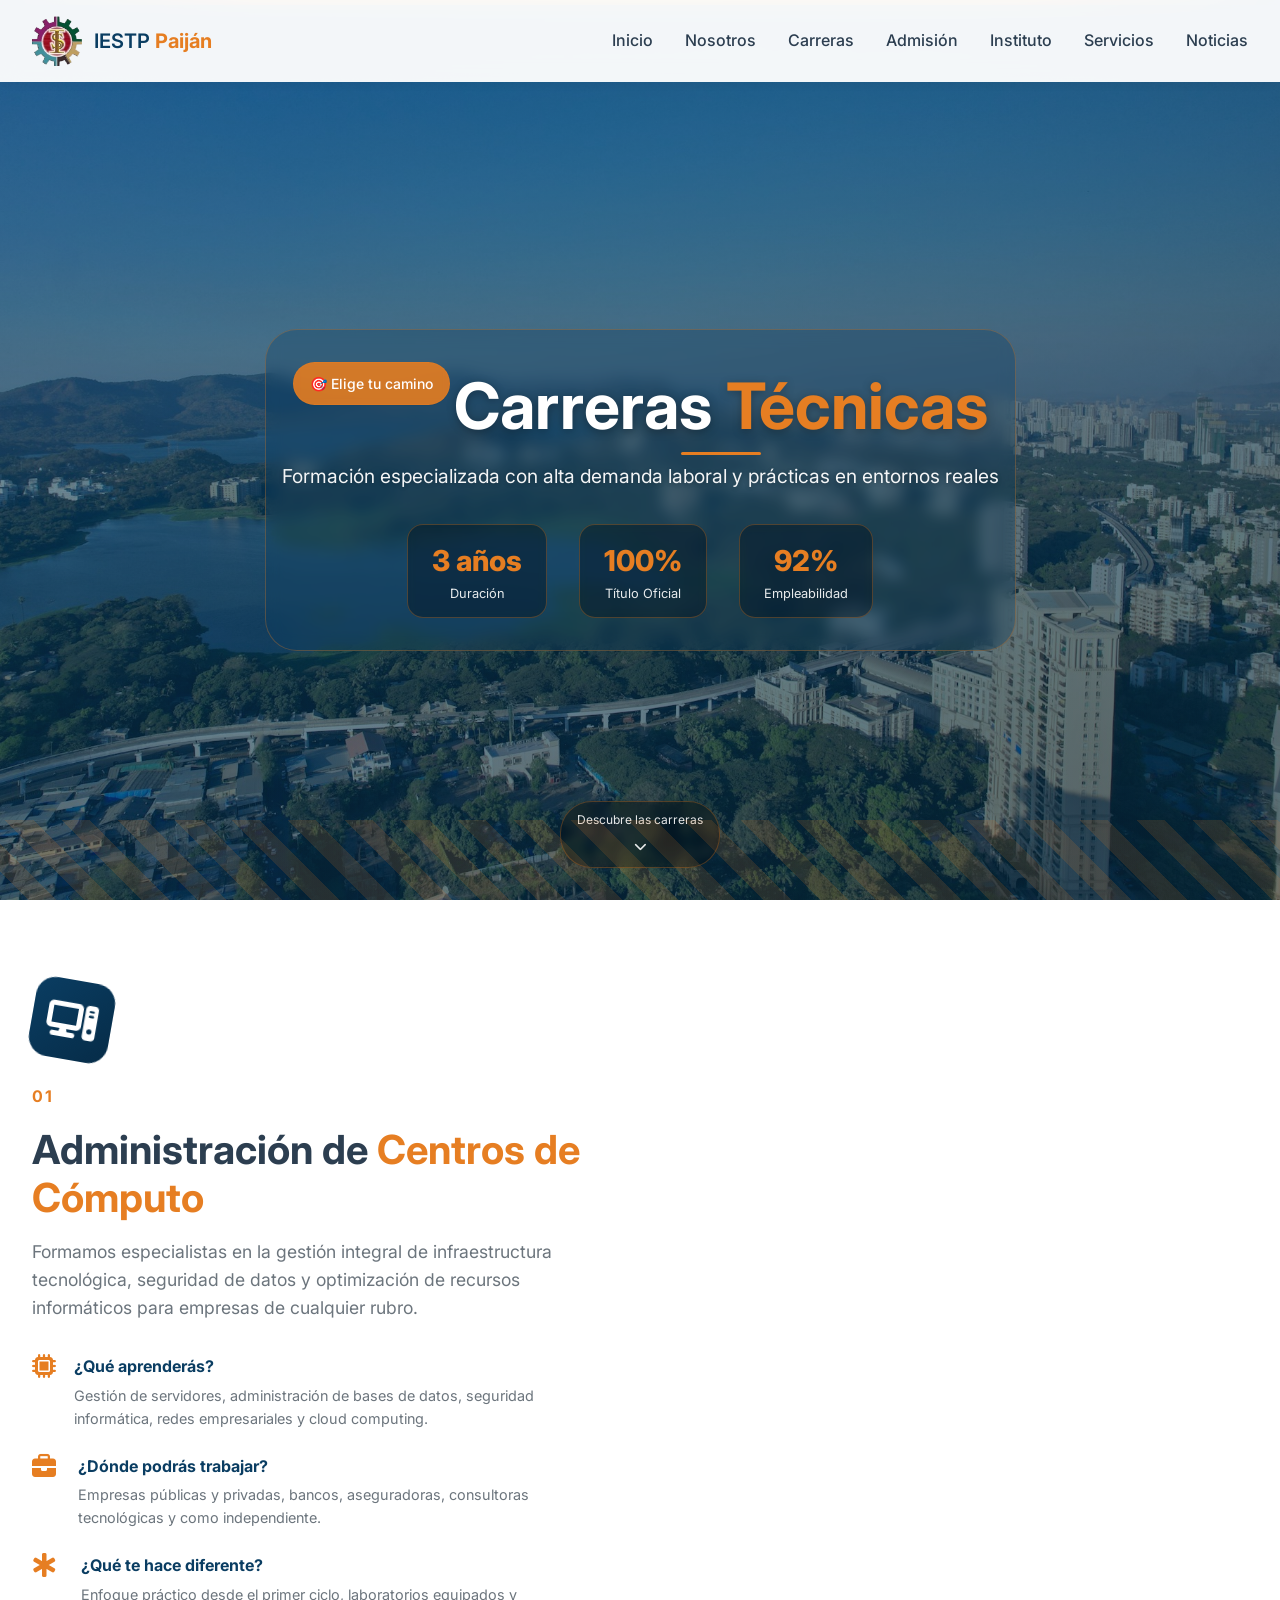
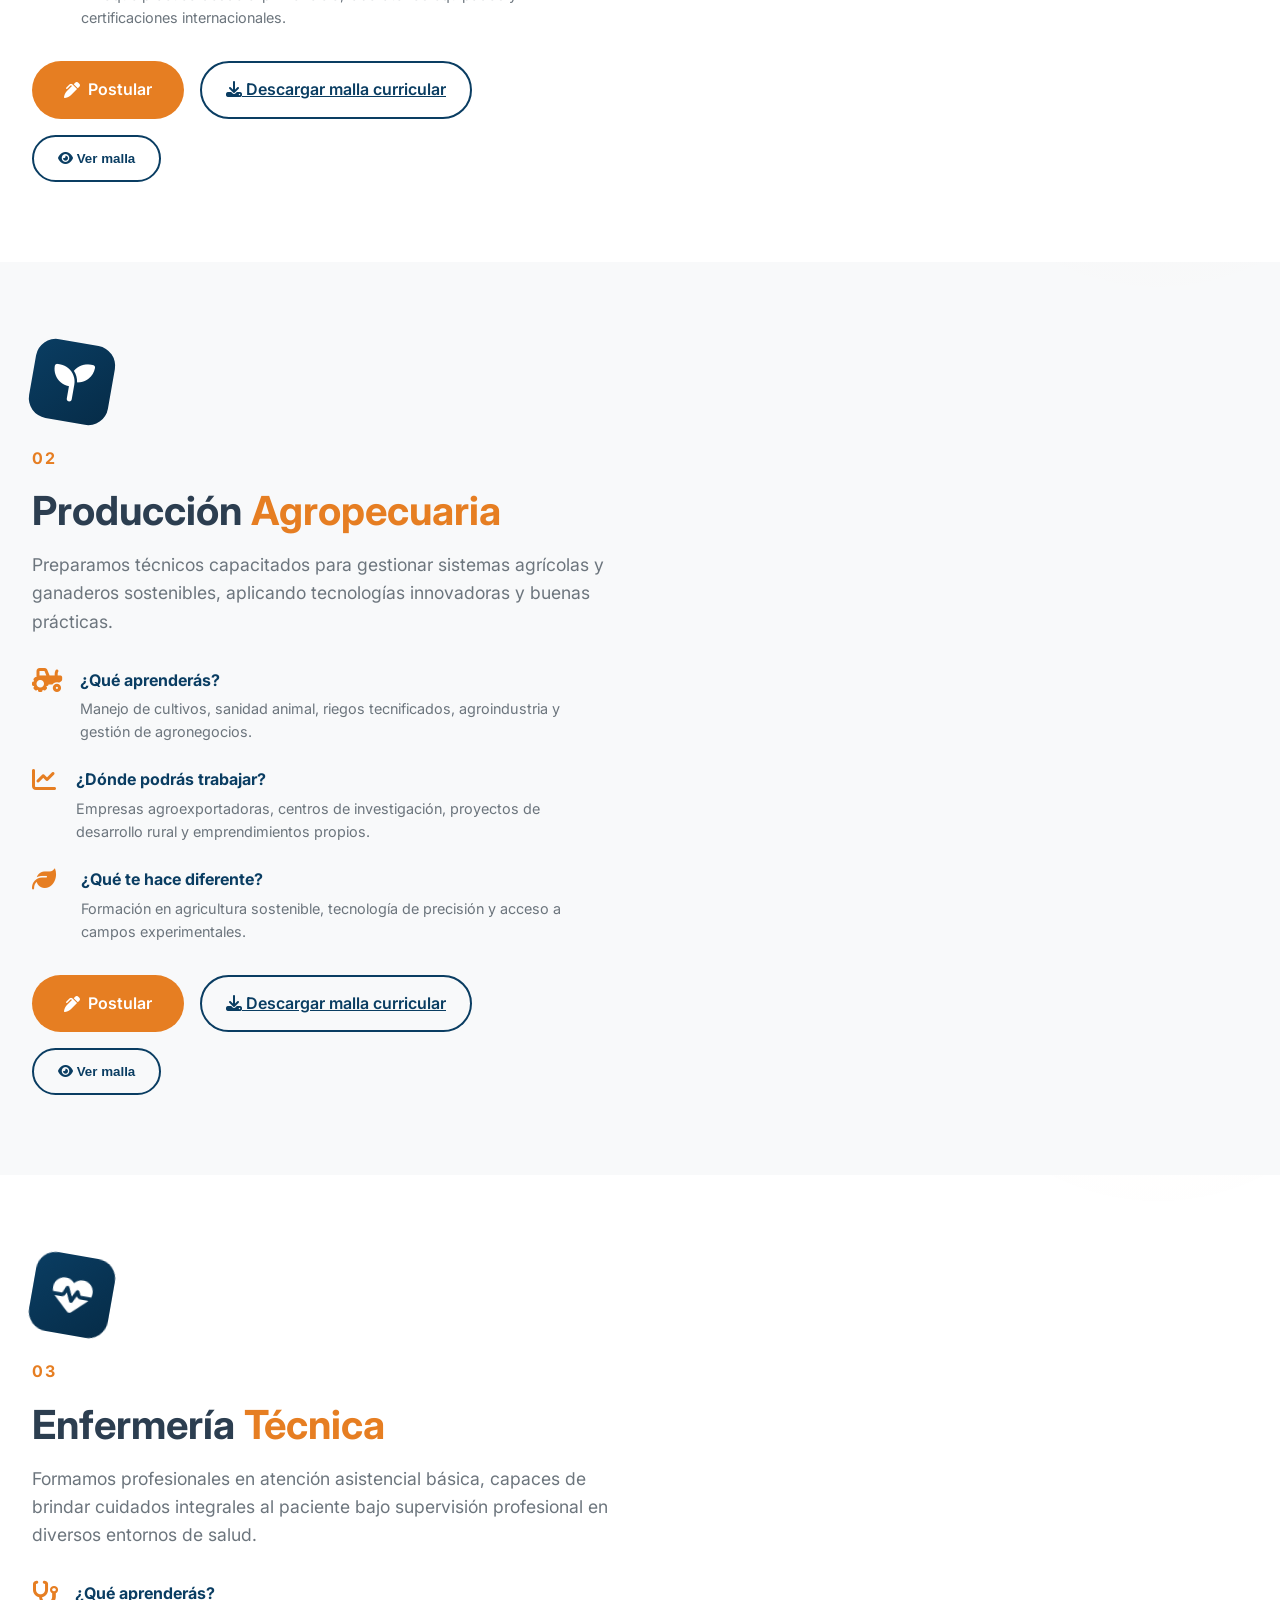
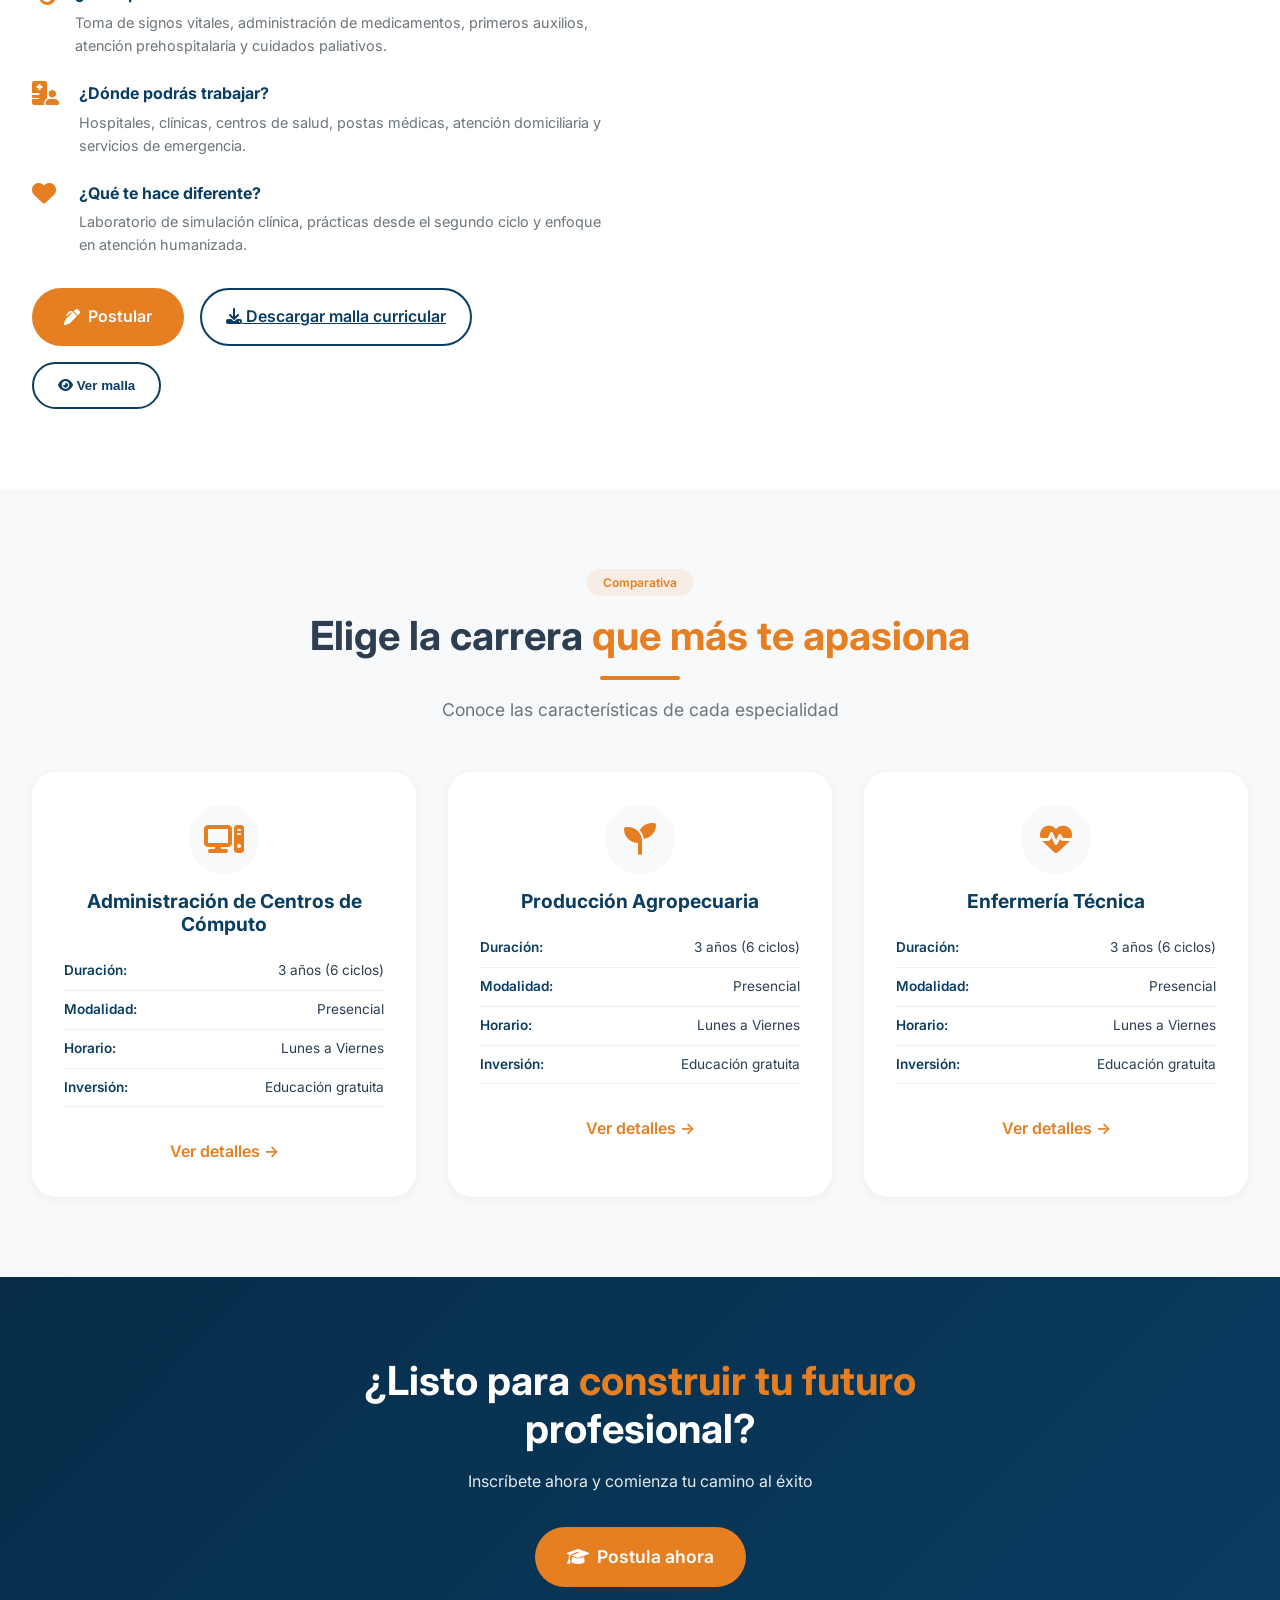
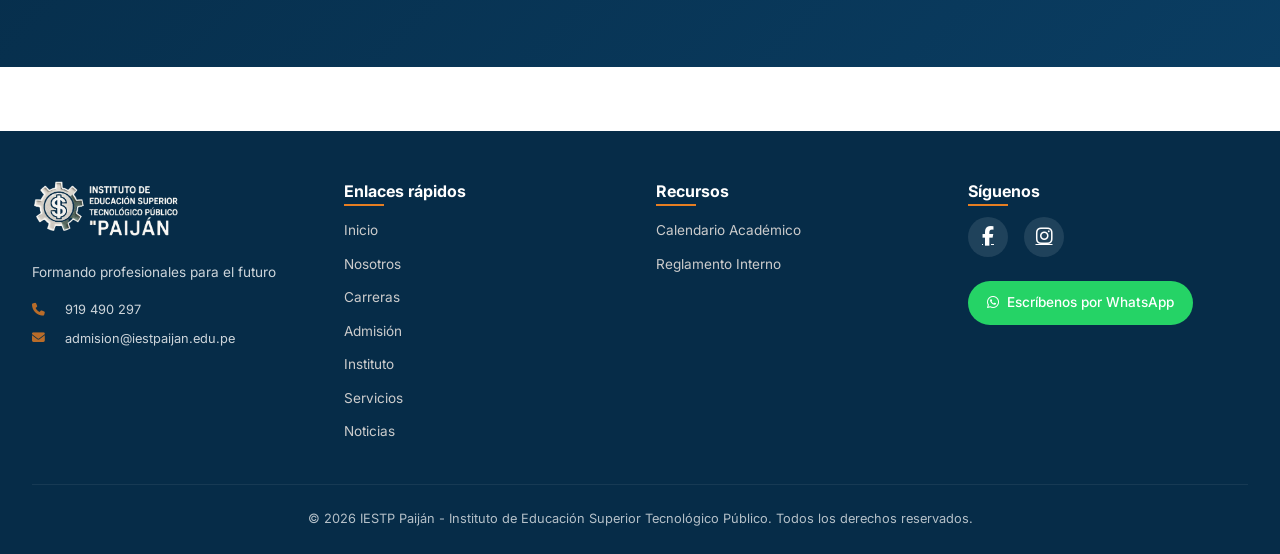
==== commit 8c5bb923: "Actualización" ====
--- a/carreras.html
+++ b/carreras.html
@@ -114,10 +114,10 @@
                         <a href="admision.html" class="global-btn global-btn-primary">
                             <i class="fas fa-pen-alt"></i> Postular
                         </a>
-                        <a href="pdf/malla-administracion.pdf" class="btn-malla" download>
+                        <a href="pdf/malla-acc.pdf" class="btn-malla" download>
                             <i class="fas fa-download"></i> Descargar malla curricular
                         </a>
-                        <button class="btn-malla" onclick="verPDF('pdf/malla-administracion.pdf', 'Malla - Administración de Centros de Cómputo')">
+                        <button class="btn-malla" onclick="verPDF('pdf/malla-acc.pdf', 'Malla - Administración de Centros de Cómputo')">
                             <i class="fas fa-eye"></i> Ver malla
                         </button>
                     </div>
@@ -172,10 +172,10 @@
                         <a href="admision.html" class="global-btn global-btn-primary">
                             <i class="fas fa-pen-alt"></i> Postular
                         </a>
-                        <a href="pdf/Practica de campo 1-bigdata.pdf" class="btn-malla" download>
+                        <a href="pdf/malla-agropecuaria.pdf" class="btn-malla" download>
                             <i class="fas fa-download"></i> Descargar malla curricular
                         </a>
-                        <button class="btn-malla" onclick="verPDF('pdf/Practica de campo 1-bigdata.pdf', 'Malla - Producción Agropecuaria')">
+                        <button class="btn-malla" onclick="verPDF('pdf/malla-agropecuaria.pdf', 'Malla - Producción Agropecuaria')">
                             <i class="fas fa-eye"></i> Ver malla
                         </button>
                     </div>
